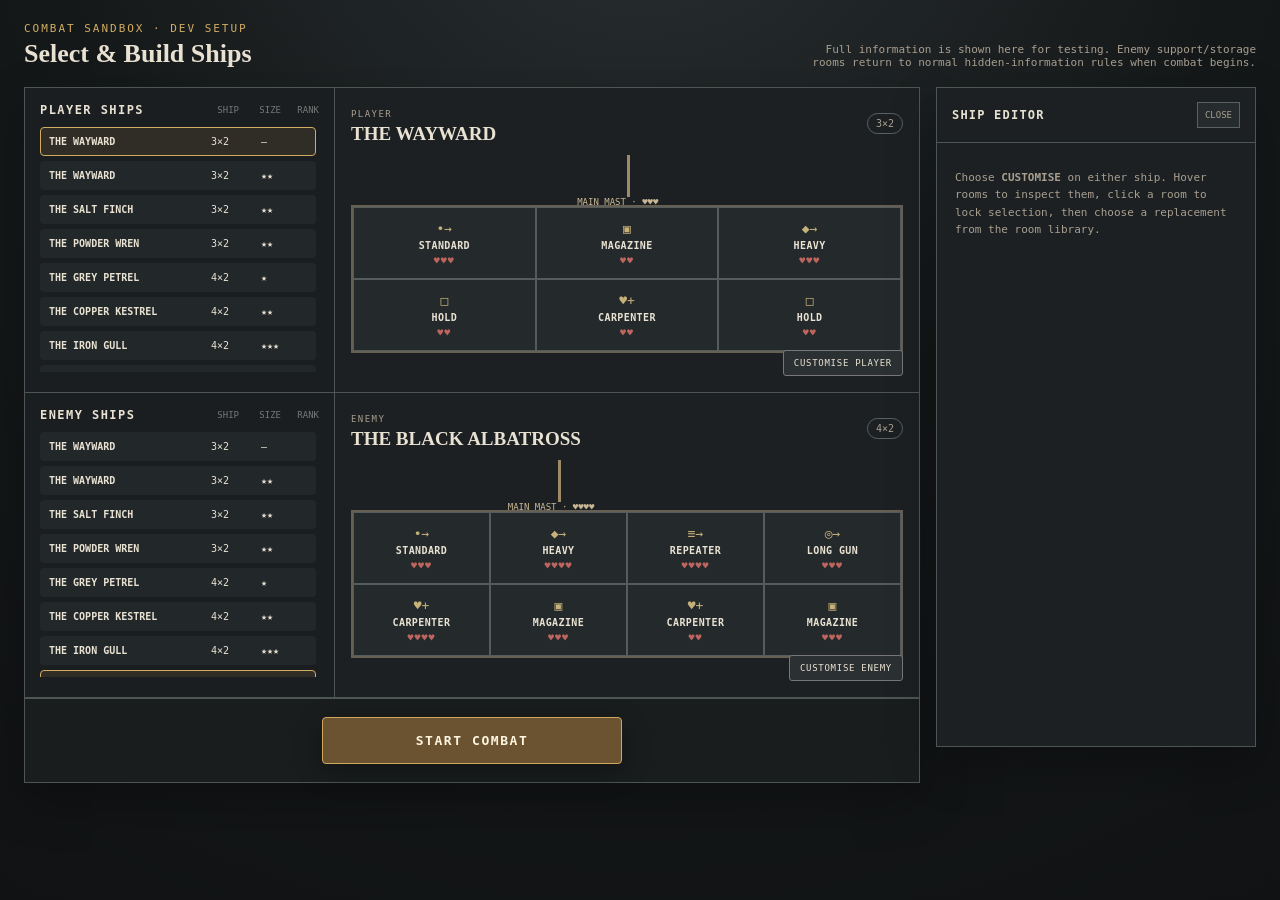
==== index.html @ 94e80d9e "Restore stable pre-delete ship selector runtime" ====
<!doctype html>
<html lang="en">
<head>
  <meta charset="utf-8" />
  <meta name="viewport" content="width=device-width, initial-scale=1" />
  <title>High Seas — Dev Ship Select</title>
  <link rel="stylesheet" href="ship-select.css?v=20260910ax" />
</head>
<body>
  <main class="dev-shell">
    <header class="dev-topbar">
      <div><div class="eyebrow">Combat Sandbox · Dev Setup</div><h1>Select & Build Ships</h1></div>
      <div class="dev-note">Full information is shown here for testing. Enemy support/storage rooms return to normal hidden-information rules when combat begins.</div>
    </header>

    <div class="builder-grid">
      <section class="match-panel">
        <div class="match-row">
          <aside class="ship-list-panel">
            <div class="list-title"><strong>PLAYER SHIPS</strong><span class="list-columns"><span>SHIP</span><span>SIZE</span><span>RANK</span></span></div>
            <div class="ship-list" id="playerShipList"></div>
          </aside>
          <div class="preview-panel" id="playerShipPreview"></div>
          <button class="customise" id="playerCustomise" type="button">CUSTOMISE PLAYER</button>
        </div>

        <div class="match-row">
          <aside class="ship-list-panel">
            <div class="list-title"><strong>ENEMY SHIPS</strong><span class="list-columns"><span>SHIP</span><span>SIZE</span><span>RANK</span></span></div>
            <div class="ship-list" id="enemyShipList"></div>
          </aside>
          <div class="preview-panel" id="enemyShipPreview"></div>
          <button class="customise" id="enemyCustomise" type="button">CUSTOMISE ENEMY</button>
        </div>

        <div class="start-wrap"><button class="start-combat" id="startCombat" type="button">START COMBAT</button></div>
      </section>

      <aside class="editor-panel" id="shipEditor">
        <div class="editor-head"><h2>SHIP EDITOR</h2><button class="close-edit" id="stopEditing" type="button">CLOSE</button></div>
        <div class="editor-empty" id="editorEmpty">Choose <b>CUSTOMISE</b> on either ship. Hover rooms to inspect them, click a room to lock selection, then choose a replacement from the room library.</div>
        <div class="editor-body" id="editorBody" hidden>
          <div class="edit-kicker" id="editorSide"></div>
          <div class="field"><label>SHIP NAME</label><input id="shipName" maxlength="32" /></div>
          <div class="field"><label>HULL SIZE</label><div class="size-toggle"><button id="size3" type="button">3×2</button><button id="size4" type="button">4×2</button></div></div>
          <div class="field"><label>MAST HP</label><div class="stepper"><button id="mastHpDown" type="button">−</button><span id="mastHp">3</span><button id="mastHpUp" type="button">+</button></div></div>
          <div class="field"><label>MAST COLUMN</label><select id="mastColumn"></select></div>
          <div class="field"><label>SELECTED ROOM</label><div class="selected-room-label" id="selectedRoomLabel"></div></div>
          <div class="field"><label>ROOM HP</label><div class="stepper"><button id="roomHpDown" type="button">−</button><span id="roomHp">—</span><button id="roomHpUp" type="button">+</button></div></div>
          <div class="library-title">ROOM LIBRARY</div>
          <div class="room-library" id="roomLibrary"></div>
          <div class="editor-actions"><button id="saveShip" type="button">SAVE</button><button id="saveAsShip" type="button">SAVE AS NEW</button></div>
        </div>
      </aside>
    </div>
  </main>
  <script src="combat-v11-data.js?v=20260910ax"></script>
  <script src="ship-select.js?v=20260910ax"></script>
</body>
</html>
---- ship-select.css ----
:root{
  --ink:#e9e2d3;--muted:#a89f90;--paper:#17191a;--panel:#202426;--panel2:#282d2f;--line:#4d5555;
  --gold:#d1ad63;--blue:#77a8bd;--red:#b76b62;--green:#78a47f;--roomW:126px;--roomH:74px;
}
*{box-sizing:border-box}
body{margin:0;background:#111314;color:var(--ink);font-family:ui-monospace,SFMono-Regular,Menlo,Consolas,monospace;min-height:100vh}
button,input,select{font:inherit}
button{color:inherit}
.dev-shell{min-height:100vh;padding:22px 24px 28px;background:radial-gradient(circle at 50% -20%,#2a3032 0,#151819 48%,#101213 100%)}
.dev-topbar{display:flex;justify-content:space-between;align-items:flex-end;gap:20px;margin:0 auto 18px;max-width:1500px}
.eyebrow{font-size:11px;letter-spacing:.18em;color:var(--gold);text-transform:uppercase}.dev-topbar h1{font:700 26px/1.1 Georgia,serif;margin:5px 0 0}.dev-note{font-size:11px;color:var(--muted);max-width:470px;text-align:right}
.builder-grid{max-width:1500px;margin:auto;display:grid;grid-template-columns:minmax(760px,1fr) 320px;gap:16px;align-items:start}
.match-panel,.editor-panel{border:1px solid var(--line);background:rgba(29,33,35,.96);box-shadow:0 18px 44px rgba(0,0,0,.25)}
.match-row{position:relative;display:grid;grid-template-columns:310px minmax(430px,1fr);min-height:305px;border-bottom:1px solid var(--line)}.match-row:last-of-type{border-bottom:0}
.ship-list-panel{padding:15px;border-right:1px solid var(--line);background:#1a1e20}.list-title{display:flex;align-items:center;justify-content:space-between;margin-bottom:10px}.list-title strong{font-size:12px;letter-spacing:.12em}.list-columns{font-size:9px;color:#777;display:grid;grid-template-columns:1fr 42px 38px;width:150px;text-align:right}
.ship-list{display:flex;flex-direction:column;gap:5px;max-height:245px;overflow:auto;padding-right:3px}.ship-row{width:100%;display:grid;grid-template-columns:minmax(0,1fr) 42px 38px auto;gap:8px;align-items:center;background:#222729;border:1px solid transparent;border-radius:4px;padding:8px 8px;cursor:pointer;text-align:left;font-size:10px}.ship-row:hover{border-color:#657072;background:#292f31}.ship-row.selected{border-color:var(--gold);background:#302d26}.ship-row-name{white-space:nowrap;overflow:hidden;text-overflow:ellipsis;font-weight:700}.custom-tag{font-size:8px;color:var(--green);border:1px solid currentColor;padding:2px 4px;border-radius:8px}
.preview-panel{padding:14px 16px 16px;position:relative}.preview-heading{display:flex;align-items:center;justify-content:space-between;margin-bottom:11px}.preview-heading h2{margin:3px 0 0;font:700 19px/1.1 Georgia,serif}.side-kicker{font-size:9px;color:var(--muted);letter-spacing:.16em}.size-chip{border:1px solid #596164;border-radius:12px;padding:4px 8px;font-size:10px;color:var(--muted)}
.ship-cutaway{position:relative;padding-top:50px}.preview-mast{position:absolute;left:calc((100% / var(--cols)) * var(--mast-col));top:0;width:calc(100% / var(--cols));height:58px;pointer-events:none}.mast-stick{height:42px;border-left:3px solid #9d8a66;margin-left:50%}.mast-label{font-size:9px;text-align:center;color:#c9b794;white-space:nowrap;transform:translateX(-5%)}
.preview-grid{display:grid;border:2px solid #665f54;background:#151718;box-shadow:inset 0 0 0 1px #25282a}.preview-room{min-height:72px;background:#24292b;border:1px solid #555c5c;padding:8px 7px;display:flex;flex-direction:column;align-items:center;justify-content:center;gap:4px;cursor:default}.preview-room:not(:disabled){cursor:pointer}.preview-room:not(:disabled):hover{outline:2px solid var(--blue);outline-offset:-3px;background:#2a3438}.preview-room.selected{outline:3px solid var(--gold);outline-offset:-4px;background:#343126}.room-icon{font-size:13px;color:#c7b17b}.preview-room strong{font-size:10px;letter-spacing:.04em}.room-hp{font-size:10px;color:#bd655e;letter-spacing:1px}
.customise{position:absolute;right:16px;bottom:16px;border:1px solid #777;background:#2b3032;padding:7px 10px;border-radius:3px;font-size:9px;letter-spacing:.08em;cursor:pointer}.customise:hover,.customise.active{border-color:var(--gold);color:#f0d99f}.start-wrap{display:flex;justify-content:center;padding:18px;border-top:1px solid var(--line);background:#191d1e}.start-combat{min-width:300px;padding:15px 34px;background:#6b5331;color:#fff5df;border:1px solid #d0a75c;border-radius:4px;font-weight:800;letter-spacing:.12em;font-size:13px;cursor:pointer;box-shadow:0 8px 28px rgba(0,0,0,.3)}.start-combat:hover{background:#80633a}
.editor-panel{position:sticky;top:16px;min-height:660px}.editor-head{padding:14px 15px;border-bottom:1px solid var(--line);display:flex;justify-content:space-between;align-items:center}.editor-head h2{font-size:12px;margin:0;letter-spacing:.1em}.editor-empty{padding:26px 18px;color:var(--muted);font-size:11px;line-height:1.6}.editor-body{padding:14px}.edit-kicker{color:var(--gold);font-size:9px;letter-spacing:.13em;margin-bottom:10px}.field{margin-bottom:13px}.field label{display:block;color:var(--muted);font-size:9px;letter-spacing:.1em;margin-bottom:5px}.field input,.field select{width:100%;background:#151819;border:1px solid #555d5f;color:var(--ink);padding:8px;border-radius:3px}.size-toggle{display:grid;grid-template-columns:1fr 1fr;gap:6px}.size-toggle button,.stepper button,.editor-actions button,.close-edit{background:#262b2d;border:1px solid #596164;padding:7px;cursor:pointer}.size-toggle button.active{border-color:var(--gold);color:#f1d69d}.stepper{display:grid;grid-template-columns:34px 1fr 34px;gap:5px;align-items:center}.stepper span{text-align:center;background:#151819;border:1px solid #4d5555;padding:7px}.selected-room-label{min-height:34px;color:#ddd;font-size:10px;background:#191c1e;border:1px solid #454c4e;padding:8px;line-height:1.5}.library-title{font-size:9px;color:var(--muted);letter-spacing:.11em;margin:13px 0 7px}.room-library details{border-top:1px solid #404749}.room-library summary{padding:9px 2px;cursor:pointer;font-size:10px;font-weight:700;color:#d7c9ab}.library-items{display:flex;flex-direction:column;gap:5px;padding:0 0 8px}.library-items button{display:flex;justify-content:space-between;align-items:center;background:#222729;border:1px solid #4c5557;padding:7px 8px;text-align:left;cursor:pointer}.library-items button:hover:not(:disabled){border-color:var(--green);background:#26302a}.library-items button:disabled{opacity:.38;cursor:not-allowed}.library-items strong{font-size:10px}.library-items span{font-size:9px;color:var(--muted)}.editor-actions{display:grid;grid-template-columns:1fr 1fr;gap:6px;margin-top:12px}.editor-actions .wide{grid-column:1/-1}.editor-actions button:hover,.close-edit:hover{border-color:var(--gold)}.close-edit{font-size:9px;color:var(--muted)}
@media(max-width:1120px){.builder-grid{grid-template-columns:1fr}.editor-panel{position:static;min-height:0}.match-row{grid-template-columns:270px 1fr}}@media(max-width:760px){.dev-shell{padding:12px}.match-row{grid-template-columns:1fr}.ship-list-panel{border-right:0;border-bottom:1px solid var(--line)}.preview-grid{grid-template-columns:repeat(2,1fr)!important}.builder-grid{display:block}.editor-panel{margin-top:12px}}
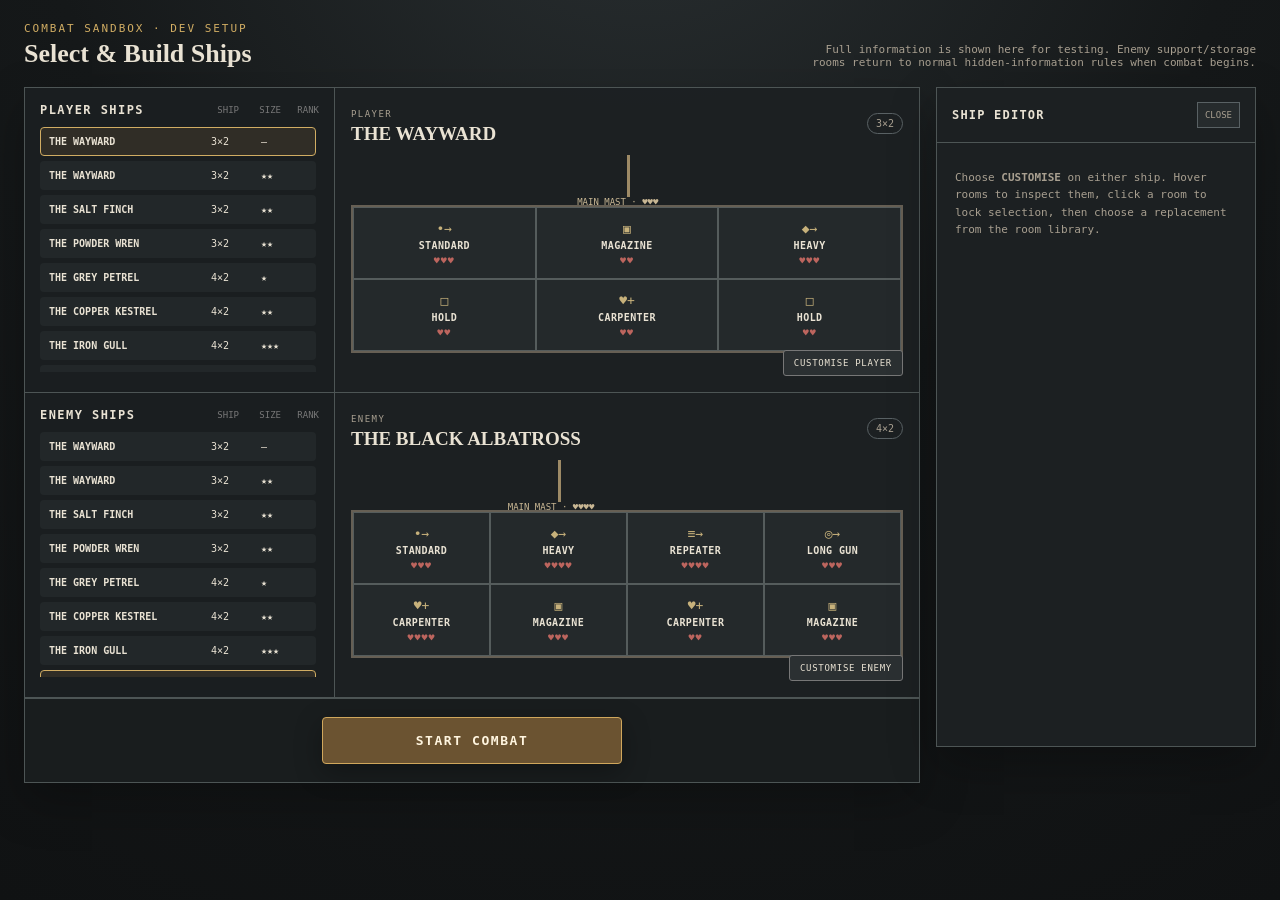
==== commit 73454570: "Add integrated delete button and bump selector build" ====
--- a/index.html
+++ b/index.html
@@ -4,7 +4,7 @@
   <meta charset="utf-8" />
   <meta name="viewport" content="width=device-width, initial-scale=1" />
   <title>High Seas — Dev Ship Select</title>
-  <link rel="stylesheet" href="ship-select.css?v=20260910ax" />
+  <link rel="stylesheet" href="ship-select.css?v=20260910ay" />
 </head>
 <body>
   <main class="dev-shell">
@@ -49,12 +49,12 @@
           <div class="field"><label>ROOM HP</label><div class="stepper"><button id="roomHpDown" type="button">−</button><span id="roomHp">—</span><button id="roomHpUp" type="button">+</button></div></div>
           <div class="library-title">ROOM LIBRARY</div>
           <div class="room-library" id="roomLibrary"></div>
-          <div class="editor-actions"><button id="saveShip" type="button">SAVE</button><button id="saveAsShip" type="button">SAVE AS NEW</button></div>
+          <div class="editor-actions"><button id="saveShip" type="button">SAVE</button><button id="saveAsShip" type="button">SAVE AS NEW</button><button id="deleteShip" class="wide delete-ship" type="button" hidden>DELETE SAVED SHIP</button></div>
         </div>
       </aside>
     </div>
   </main>
-  <script src="combat-v11-data.js?v=20260910ax"></script>
-  <script src="ship-select.js?v=20260910ax"></script>
+  <script src="combat-v11-data.js?v=20260910ay"></script>
+  <script src="ship-select.js?v=20260910ay"></script>
 </body>
 </html>
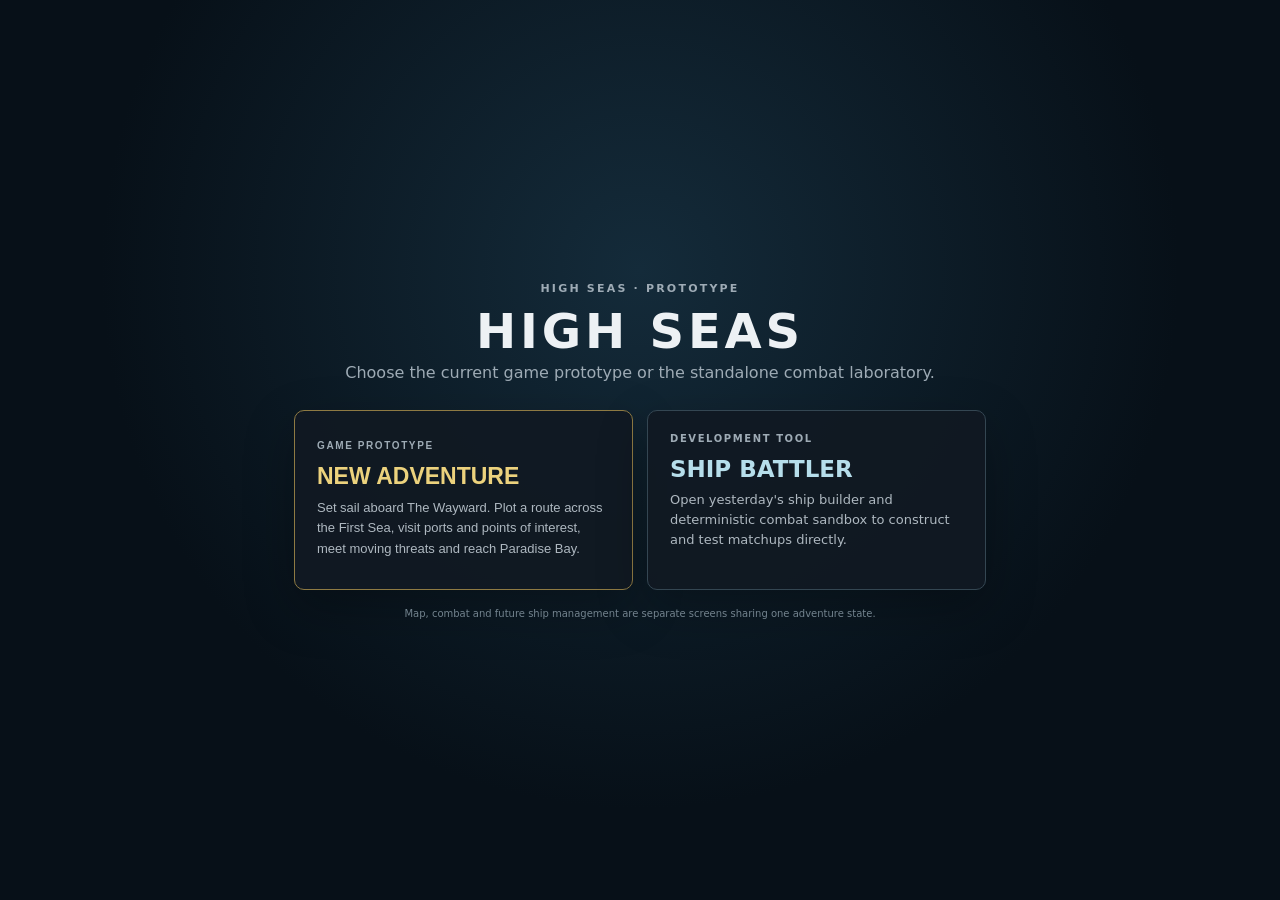
==== commit 272530cf: "Make main menu the game entry point" ====
--- a/index.html
+++ b/index.html
@@ -3,58 +3,19 @@
 <head>
   <meta charset="utf-8" />
   <meta name="viewport" content="width=device-width, initial-scale=1" />
-  <title>High Seas — Dev Ship Select</title>
-  <link rel="stylesheet" href="ship-select.css?v=20260910ay" />
+  <title>High Seas</title>
+  <link rel="stylesheet" href="menu.css?v=20260910ba" />
 </head>
 <body>
-  <main class="dev-shell">
-    <header class="dev-topbar">
-      <div><div class="eyebrow">Combat Sandbox · Dev Setup</div><h1>Select & Build Ships</h1></div>
-      <div class="dev-note">Full information is shown here for testing. Enemy support/storage rooms return to normal hidden-information rules when combat begins.</div>
-    </header>
-
-    <div class="builder-grid">
-      <section class="match-panel">
-        <div class="match-row">
-          <aside class="ship-list-panel">
-            <div class="list-title"><strong>PLAYER SHIPS</strong><span class="list-columns"><span>SHIP</span><span>SIZE</span><span>RANK</span></span></div>
-            <div class="ship-list" id="playerShipList"></div>
-          </aside>
-          <div class="preview-panel" id="playerShipPreview"></div>
-          <button class="customise" id="playerCustomise" type="button">CUSTOMISE PLAYER</button>
-        </div>
-
-        <div class="match-row">
-          <aside class="ship-list-panel">
-            <div class="list-title"><strong>ENEMY SHIPS</strong><span class="list-columns"><span>SHIP</span><span>SIZE</span><span>RANK</span></span></div>
-            <div class="ship-list" id="enemyShipList"></div>
-          </aside>
-          <div class="preview-panel" id="enemyShipPreview"></div>
-          <button class="customise" id="enemyCustomise" type="button">CUSTOMISE ENEMY</button>
-        </div>
-
-        <div class="start-wrap"><button class="start-combat" id="startCombat" type="button">START COMBAT</button></div>
-      </section>
-
-      <aside class="editor-panel" id="shipEditor">
-        <div class="editor-head"><h2>SHIP EDITOR</h2><button class="close-edit" id="stopEditing" type="button">CLOSE</button></div>
-        <div class="editor-empty" id="editorEmpty">Choose <b>CUSTOMISE</b> on either ship. Hover rooms to inspect them, click a room to lock selection, then choose a replacement from the room library.</div>
-        <div class="editor-body" id="editorBody" hidden>
-          <div class="edit-kicker" id="editorSide"></div>
-          <div class="field"><label>SHIP NAME</label><input id="shipName" maxlength="32" /></div>
-          <div class="field"><label>HULL SIZE</label><div class="size-toggle"><button id="size3" type="button">3×2</button><button id="size4" type="button">4×2</button></div></div>
-          <div class="field"><label>MAST HP</label><div class="stepper"><button id="mastHpDown" type="button">−</button><span id="mastHp">3</span><button id="mastHpUp" type="button">+</button></div></div>
-          <div class="field"><label>MAST COLUMN</label><select id="mastColumn"></select></div>
-          <div class="field"><label>SELECTED ROOM</label><div class="selected-room-label" id="selectedRoomLabel"></div></div>
-          <div class="field"><label>ROOM HP</label><div class="stepper"><button id="roomHpDown" type="button">−</button><span id="roomHp">—</span><button id="roomHpUp" type="button">+</button></div></div>
-          <div class="library-title">ROOM LIBRARY</div>
-          <div class="room-library" id="roomLibrary"></div>
-          <div class="editor-actions"><button id="saveShip" type="button">SAVE</button><button id="saveAsShip" type="button">SAVE AS NEW</button><button id="deleteShip" class="wide delete-ship" type="button" hidden>DELETE SAVED SHIP</button></div>
-        </div>
-      </aside>
-    </div>
+  <main class="menu-shell">
+    <header class="menu-head"><div class="eyebrow">High Seas · Prototype</div><h1>HIGH SEAS</h1><p>Choose the current game prototype or the standalone combat laboratory.</p></header>
+    <section class="menu-grid">
+      <button class="menu-card primary" id="newAdventure" type="button"><span class="tag">GAME PROTOTYPE</span><h2>NEW ADVENTURE</h2><p>Set sail aboard The Wayward. Plot a route across the First Sea, visit ports and points of interest, meet moving threats and reach Paradise Bay.</p></button>
+      <a class="menu-card battler" href="combat/"><span class="tag">DEVELOPMENT TOOL</span><h2>SHIP BATTLER</h2><p>Open yesterday's ship builder and deterministic combat sandbox to construct and test matchups directly.</p></a>
+    </section>
+    <div class="menu-foot">Map, combat and future ship management are separate screens sharing one adventure state.</div>
   </main>
-  <script src="combat-v11-data.js?v=20260910ay"></script>
-  <script src="ship-select.js?v=20260910ay"></script>
+  <script src="shared/adventure-state.js?v=20260910ba"></script>
+  <script>document.getElementById('newAdventure').addEventListener('click',()=>{HighSeasAdventure.newAdventure();window.location.href='world/';});</script>
 </body>
-</html>
+</html>
--- a/menu.css
+++ b/menu.css
@@ -0,0 +1 @@
+:root{--ink:#edf1f4;--muted:#9eabb5;--panel:#101922;--line:#344652;--gold:#d5b85c;--blue:#8fc9dc}*{box-sizing:border-box}body{margin:0;min-height:100vh;display:grid;place-items:center;background:radial-gradient(circle at 50% 30%,#142b3a,#071018 60%);color:var(--ink);font-family:Inter,ui-sans-serif,system-ui,-apple-system,BlinkMacSystemFont,"Segoe UI",sans-serif}.menu-shell{width:min(760px,92vw);padding:34px}.menu-head{text-align:center;margin-bottom:28px}.eyebrow{font-size:11px;font-weight:900;letter-spacing:.2em;color:var(--muted);text-transform:uppercase}.menu-head h1{font-size:48px;letter-spacing:.08em;margin:8px 0 4px}.menu-head p{color:var(--muted);margin:0}.menu-grid{display:grid;grid-template-columns:1fr 1fr;gap:14px}.menu-card{appearance:none;text-decoration:none;color:var(--ink);text-align:left;border:1px solid var(--line);background:rgba(16,25,34,.94);border-radius:10px;padding:22px;cursor:pointer;min-height:180px;transition:.14s ease;box-shadow:0 18px 50px rgba(0,0,0,.28)}.menu-card:hover{transform:translateY(-2px);border-color:#728694;background:#14212c}.menu-card.primary{border-color:#8e7a43}.menu-card .tag{display:block;font-size:10px;font-weight:900;letter-spacing:.16em;color:var(--muted);margin-bottom:12px}.menu-card h2{font-size:23px;margin:0 0 8px}.menu-card p{font-size:13px;color:#aeb8c0;line-height:1.55;margin:0}.menu-card.primary h2{color:#ecd27d}.menu-card.battler h2{color:#b6deeb}.menu-foot{text-align:center;color:#73838e;font-size:10px;margin-top:18px}@media(max-width:650px){.menu-grid{grid-template-columns:1fr}.menu-head h1{font-size:36px}.menu-shell{padding:18px}}
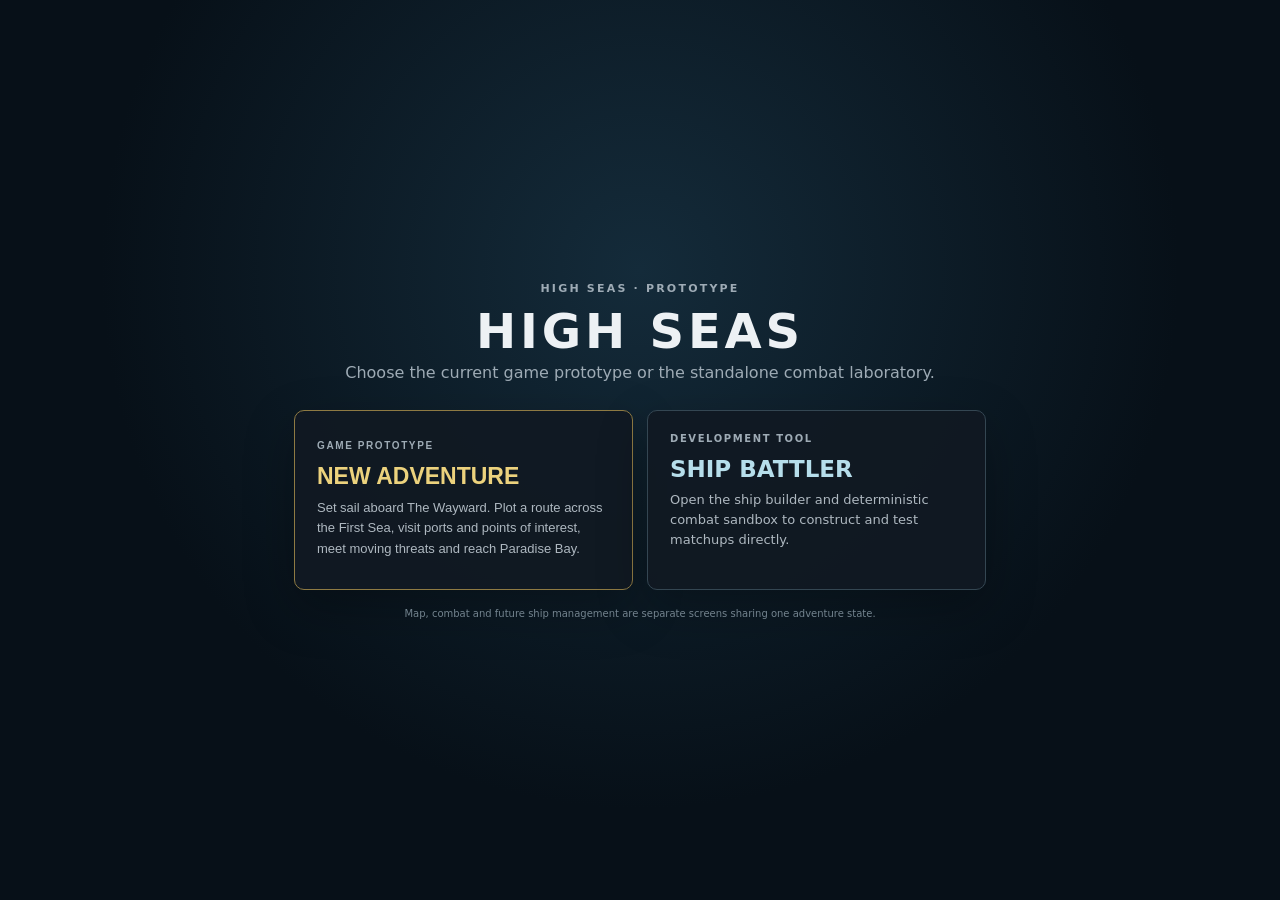
==== commit 5909fd69: "Bump adventure menu to overworld economy build" ====
--- a/index.html
+++ b/index.html
@@ -4,18 +4,18 @@
   <meta charset="utf-8" />
   <meta name="viewport" content="width=device-width, initial-scale=1" />
   <title>High Seas</title>
-  <link rel="stylesheet" href="menu.css?v=20260910ba" />
+  <link rel="stylesheet" href="menu.css?v=20260910bb" />
 </head>
 <body>
   <main class="menu-shell">
     <header class="menu-head"><div class="eyebrow">High Seas · Prototype</div><h1>HIGH SEAS</h1><p>Choose the current game prototype or the standalone combat laboratory.</p></header>
     <section class="menu-grid">
       <button class="menu-card primary" id="newAdventure" type="button"><span class="tag">GAME PROTOTYPE</span><h2>NEW ADVENTURE</h2><p>Set sail aboard The Wayward. Plot a route across the First Sea, visit ports and points of interest, meet moving threats and reach Paradise Bay.</p></button>
-      <a class="menu-card battler" href="combat/"><span class="tag">DEVELOPMENT TOOL</span><h2>SHIP BATTLER</h2><p>Open yesterday's ship builder and deterministic combat sandbox to construct and test matchups directly.</p></a>
+      <a class="menu-card battler" href="combat/"><span class="tag">DEVELOPMENT TOOL</span><h2>SHIP BATTLER</h2><p>Open the ship builder and deterministic combat sandbox to construct and test matchups directly.</p></a>
     </section>
     <div class="menu-foot">Map, combat and future ship management are separate screens sharing one adventure state.</div>
   </main>
-  <script src="shared/adventure-state.js?v=20260910ba"></script>
+  <script src="shared/adventure-state.js?v=20260910bb"></script>
   <script>document.getElementById('newAdventure').addEventListener('click',()=>{HighSeasAdventure.newAdventure();window.location.href='world/';});</script>
 </body>
 </html>
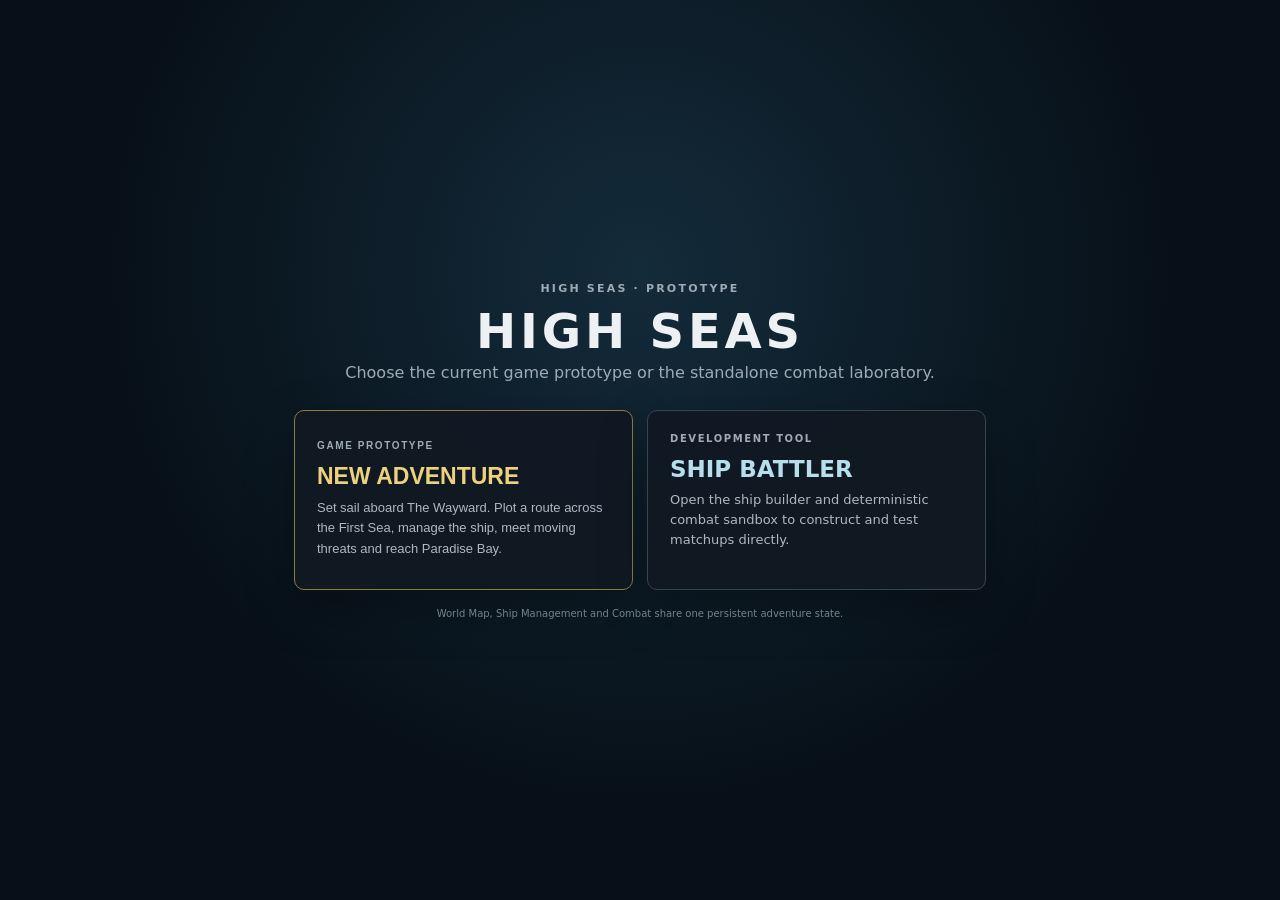
==== commit 29b77f84: "Refresh shared adventure entry assets" ====
--- a/index.html
+++ b/index.html
@@ -10,12 +10,13 @@
   <main class="menu-shell">
     <header class="menu-head"><div class="eyebrow">High Seas · Prototype</div><h1>HIGH SEAS</h1><p>Choose the current game prototype or the standalone combat laboratory.</p></header>
     <section class="menu-grid">
-      <button class="menu-card primary" id="newAdventure" type="button"><span class="tag">GAME PROTOTYPE</span><h2>NEW ADVENTURE</h2><p>Set sail aboard The Wayward. Plot a route across the First Sea, visit ports and points of interest, meet moving threats and reach Paradise Bay.</p></button>
+      <button class="menu-card primary" id="newAdventure" type="button"><span class="tag">GAME PROTOTYPE</span><h2>NEW ADVENTURE</h2><p>Set sail aboard The Wayward. Plot a route across the First Sea, manage the ship, meet moving threats and reach Paradise Bay.</p></button>
       <a class="menu-card battler" href="combat/"><span class="tag">DEVELOPMENT TOOL</span><h2>SHIP BATTLER</h2><p>Open the ship builder and deterministic combat sandbox to construct and test matchups directly.</p></a>
     </section>
-    <div class="menu-foot">Map, combat and future ship management are separate screens sharing one adventure state.</div>
+    <div class="menu-foot">World Map, Ship Management and Combat share one persistent adventure state.</div>
   </main>
-  <script src="shared/adventure-state.js?v=20260910bb"></script>
+  <script src="shared/ship-storage.js?v=20260910a"></script>
+  <script src="shared/adventure-state.js?v=20260910a"></script>
   <script>document.getElementById('newAdventure').addEventListener('click',()=>{HighSeasAdventure.newAdventure();window.location.href='world/';});</script>
 </body>
-</html>+</html>
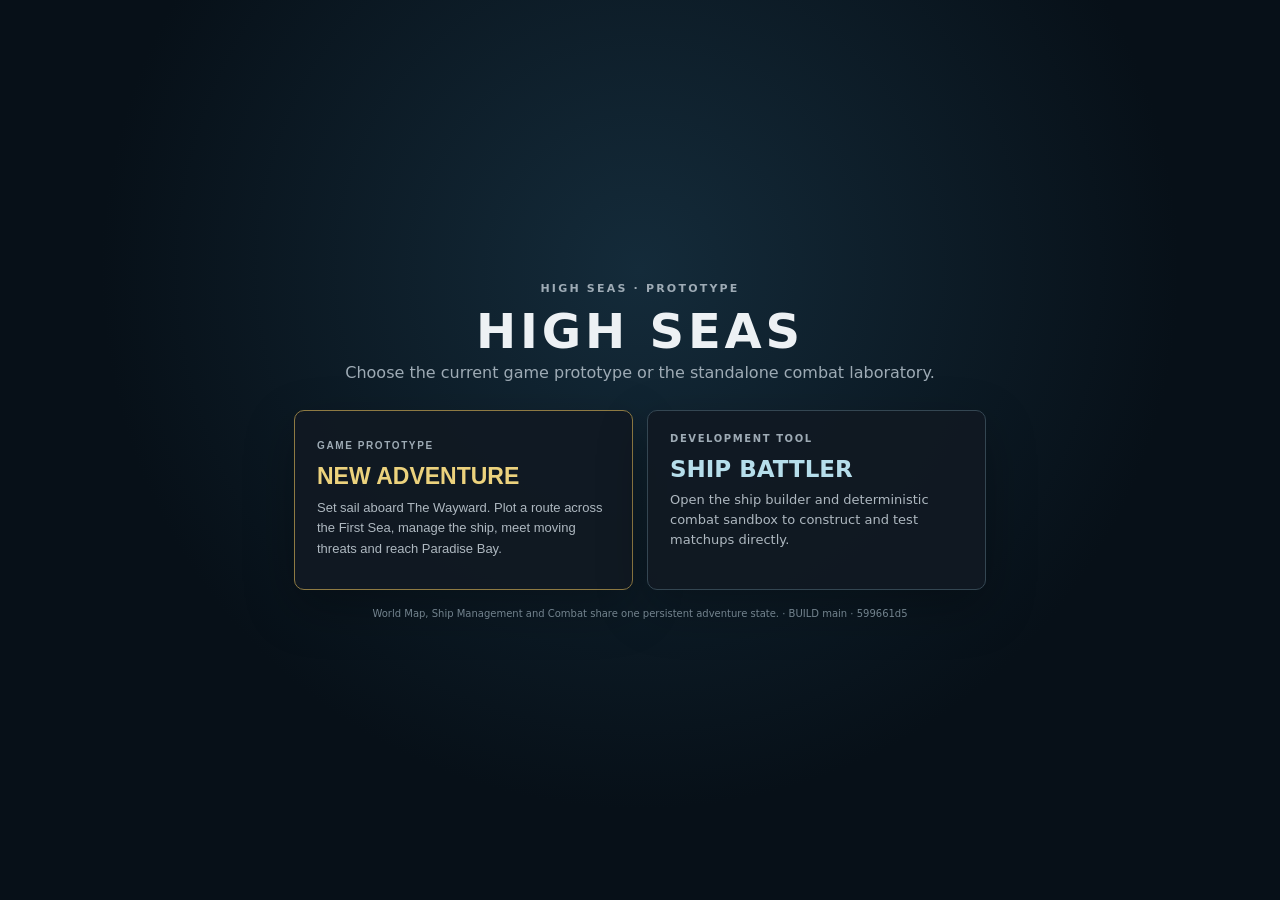
==== commit aa173a91: "Stamp main menu with deployed build SHA" ====
--- a/index.html
+++ b/index.html
@@ -13,10 +13,10 @@
       <button class="menu-card primary" id="newAdventure" type="button"><span class="tag">GAME PROTOTYPE</span><h2>NEW ADVENTURE</h2><p>Set sail aboard The Wayward. Plot a route across the First Sea, manage the ship, meet moving threats and reach Paradise Bay.</p></button>
       <a class="menu-card battler" href="combat/"><span class="tag">DEVELOPMENT TOOL</span><h2>SHIP BATTLER</h2><p>Open the ship builder and deterministic combat sandbox to construct and test matchups directly.</p></a>
     </section>
-    <div class="menu-foot">World Map, Ship Management and Combat share one persistent adventure state.</div>
+    <div class="menu-foot">World Map, Ship Management and Combat share one persistent adventure state. · BUILD main · 599661d5</div>
   </main>
-  <script src="shared/ship-storage.js?v=20260910a"></script>
-  <script src="shared/adventure-state.js?v=20260910a"></script>
+  <script src="shared/ship-storage.js?v=20260910g"></script>
+  <script src="shared/adventure-state.js?v=20260910c"></script>
   <script>document.getElementById('newAdventure').addEventListener('click',()=>{HighSeasAdventure.newAdventure();window.location.href='world/';});</script>
 </body>
 </html>
